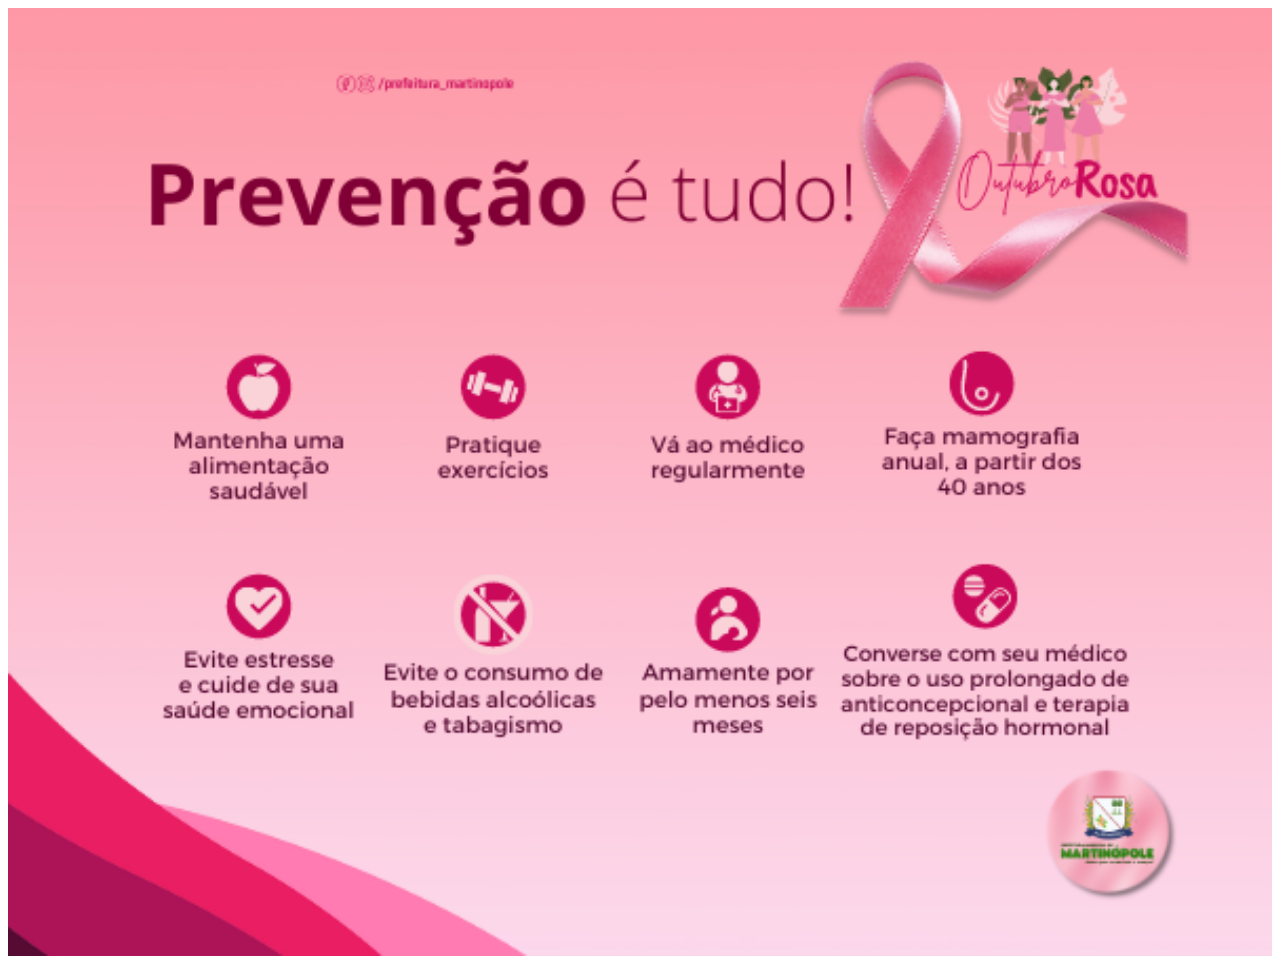
==== index2.html @ 1ff4ce74 "Add files via upload" ====
<!DOCTYPE html>
<html lang="en">
<head>
    <meta charset="UTF-8">
    <meta name="viewport" content="width=device-width, initial-scale=1.0">
    <title>Document</title>
</head>
<link rel="stylesheet" href="style2.css">
<img class="mm" src="mm.jpg" alt="Document">
<body>
    
</body>
</html>
---- style2.css ----
.titulo{
margin: 0%;
padding: 0%

}
.mm{
width: 100%;

}
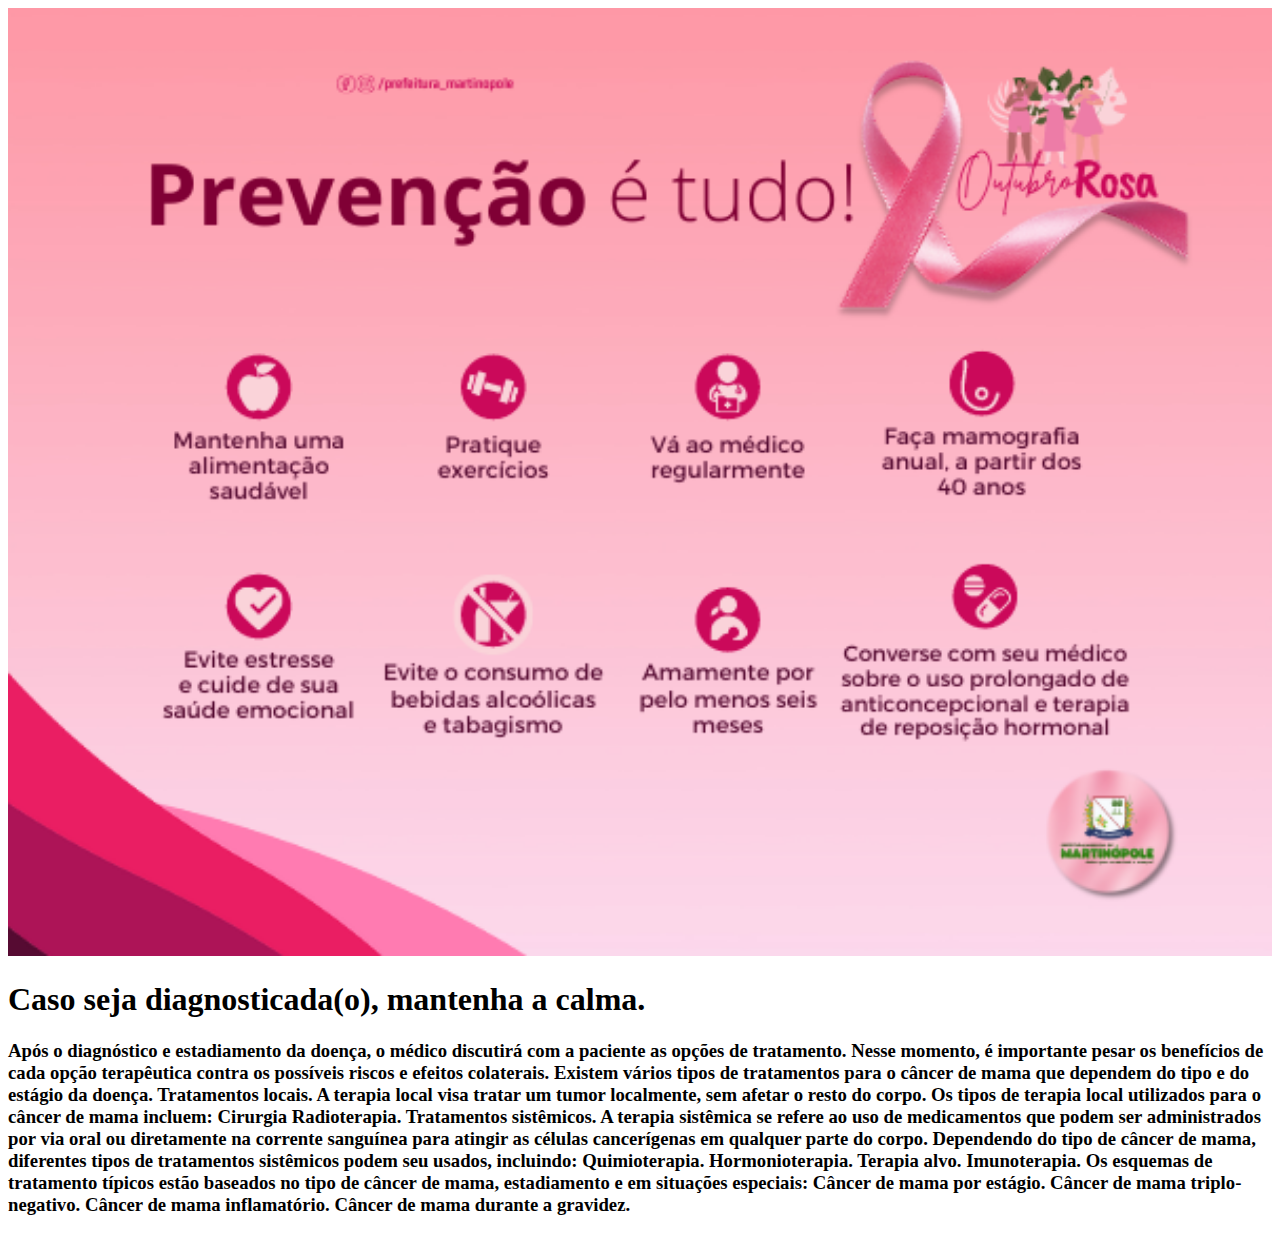
==== commit 798be984: "Add files via upload" ====
--- a/index2.html
+++ b/index2.html
@@ -8,6 +8,24 @@
 <link rel="stylesheet" href="style2.css">
 <img class="mm" src="mm.jpg" alt="Document">
 <body>
-    
+    <h1>Caso seja diagnosticada(o), mantenha a calma.</h1>
+    <h3>Após o diagnóstico e estadiamento da doença, o médico discutirá com a paciente as opções de tratamento. Nesse momento, é importante pesar os benefícios de cada opção terapêutica contra os possíveis riscos e efeitos colaterais. Existem vários tipos de tratamentos para o câncer de mama que dependem do tipo e do estágio da doença.
+
+        Tratamentos locais. A terapia local visa tratar um tumor localmente, sem afetar o resto do corpo. Os tipos de terapia local utilizados para o câncer de mama incluem:
+        
+        Cirurgia
+        Radioterapia.
+        Tratamentos sistêmicos. A terapia sistêmica se refere ao uso de medicamentos que podem ser administrados por via oral ou diretamente na corrente sanguínea para atingir as células cancerígenas em qualquer parte do corpo. Dependendo do tipo de câncer de mama, diferentes tipos de tratamentos sistêmicos podem seu usados, incluindo:
+        
+        Quimioterapia.
+        Hormonioterapia.
+        Terapia alvo.
+        Imunoterapia.
+        Os esquemas de tratamento típicos estão baseados no tipo de câncer de mama, estadiamento e em situações especiais:
+        
+        Câncer de mama por estágio.
+        Câncer de mama triplo-negativo.
+        Câncer de mama inflamatório.
+        Câncer de mama durante a gravidez.</h3>
 </body>
 </html>